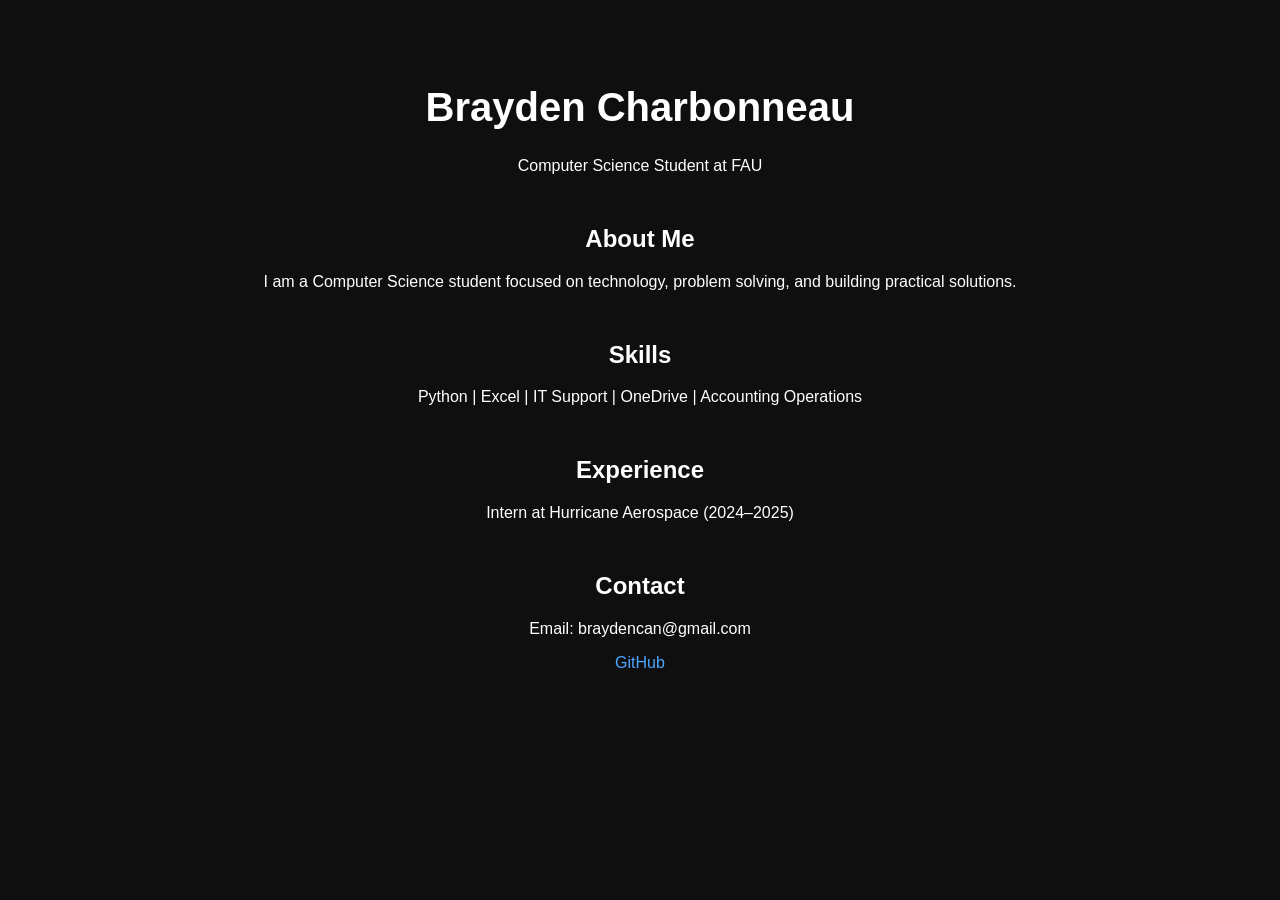
==== index.html @ a6fefb43 "First version of portfolio site" ====
<!DOCTYPE html>
<html>
<head>
    <title>Brayden Charbonneau</title>
    <style>
        body {
            background-color: #0f0f0f;
            color: white;
            font-family: Arial, sans-serif;
            text-align: center;
            padding: 50px;
        }

        h1 {
            font-size: 40px;
        }

        .section {
            margin-top: 50px;
        }

        a {
            color: #4da6ff;
            text-decoration: none;
        }
    </style>
</head>

<body>

    <h1>Brayden Charbonneau</h1>
    <p>Computer Science Student at FAU</p>

    <div class="section">
        <h2>About Me</h2>
        <p>I am a Computer Science student focused on technology, problem solving, and building practical solutions.</p>
    </div>

    <div class="section">
        <h2>Skills</h2>
        <p>Python | Excel | IT Support | OneDrive | Accounting Operations</p>
    </div>

    <div class="section">
        <h2>Experience</h2>
        <p>Intern at Hurricane Aerospace (2024–2025)</p>
    </div>

    <div class="section">
        <h2>Contact</h2>
        <p>Email: braydencan@gmail.com</p>
        <p><a href="https://github.com/gobject">GitHub</a></p>
    </div>

</body>
</html>
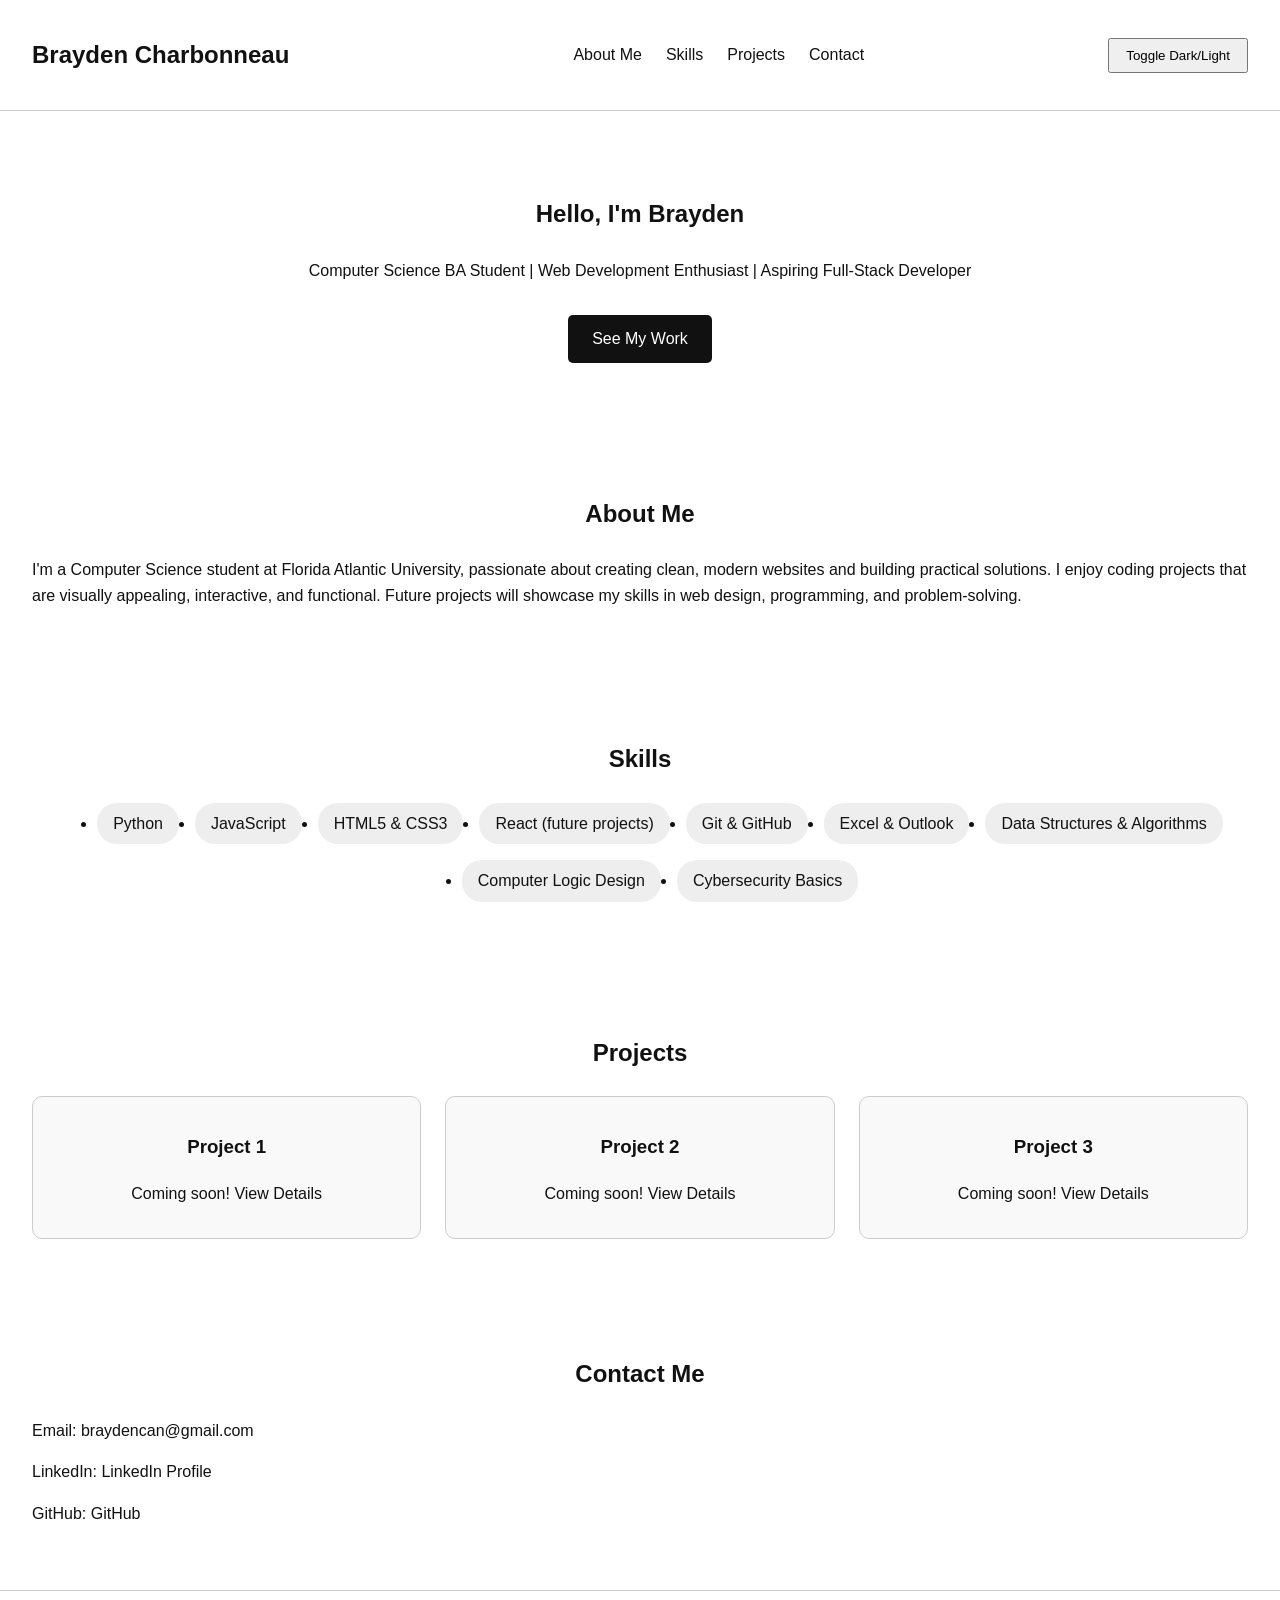
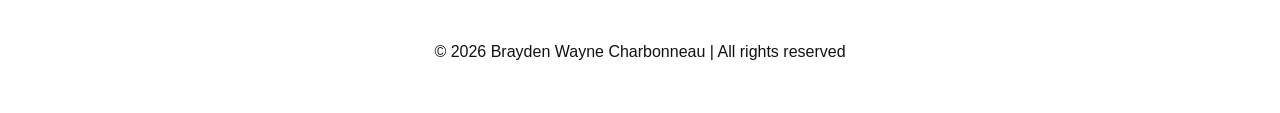
==== commit 53142c1d: "Add projects folder with 3 template projects and assets" ====
--- a/index.html
+++ b/index.html
@@ -1,56 +1,89 @@
 <!DOCTYPE html>
-<html>
+<html lang="en">
 <head>
-    <title>Brayden Charbonneau</title>
-    <style>
-        body {
-            background-color: #0f0f0f;
-            color: white;
-            font-family: Arial, sans-serif;
-            text-align: center;
-            padding: 50px;
-        }
+    <meta charset="UTF-8">
+    <meta name="viewport" content="width=device-width, initial-scale=1.0">
+    <meta name="description" content="Brayden Wayne Charbonneau Portfolio - Web development, projects, skills, and contact information.">
+    <title>Brayden Charbonneau | Portfolio</title>
+    <link rel="stylesheet" href="style.css">
+</head>
+<body>
+    <!-- Navigation bar -->
+    <header>
+        <nav class="navbar">
+            <h1 class="logo">Brayden Charbonneau</h1>
+            <ul class="nav-links">
+                <li><a href="#about">About Me</a></li>
+                <li><a href="#skills">Skills</a></li>
+                <li><a href="#projects">Projects</a></li>
+                <li><a href="#contact">Contact</a></li>
+            </ul>
+            <button id="theme-toggle">Toggle Dark/Light</button>
+        </nav>
+    </header>
 
-        h1 {
-            font-size: 40px;
-        }
+    <!-- Hero Section -->
+    <section class="hero">
+        <h2>Hello, I'm Brayden</h2>
+        <p>Computer Science BA Student | Web Development Enthusiast | Aspiring Full-Stack Developer</p>
+        <a href="#projects" class="btn">See My Work</a>
+    </section>
 
-        .section {
-            margin-top: 50px;
-        }
+    <!-- About Section -->
+    <section id="about">
+        <h2>About Me</h2>
+        <p>I'm a Computer Science student at Florida Atlantic University, passionate about creating clean, modern websites and building practical solutions. I enjoy coding projects that are visually appealing, interactive, and functional. Future projects will showcase my skills in web design, programming, and problem-solving.</p>
+    </section>
 
-        a {
-            color: #4da6ff;
-            text-decoration: none;
-        }
-    </style>
-</head>
+    <!-- Skills Section -->
+    <section id="skills">
+        <h2>Skills</h2>
+        <ul class="skills-list">
+            <li>Python</li>
+            <li>JavaScript</li>
+            <li>HTML5 & CSS3</li>
+            <li>React (future projects)</li>
+            <li>Git & GitHub</li>
+            <li>Excel & Outlook</li>
+            <li>Data Structures & Algorithms</li>
+            <li>Computer Logic Design</li>
+            <li>Cybersecurity Basics</li>
+        </ul>
+    </section>
 
-<body>
+    <!-- Projects Section -->
+    <section id="projects">
+        <h2>Projects</h2>
+        <div class="project-grid">
+            <!-- Placeholder projects -->
+            <div class="project-card">
+                <h3>Project 1</h3>
+                <p>Coming soon! <a href="projects/project1.html">View Details</a></p>
+            </div>
+            <div class="project-card">
+                <h3>Project 2</h3>
+                <p>Coming soon! <a href="projects/project2.html">View Details</a></p>
+            </div>
+            <div class="project-card">
+            <h3>Project 3</h3>
+            <p>Coming soon! <a href="projects/project3.html">View Details</a></p>
+        </div>
+        </div>
+    </section>
 
-    <h1>Brayden Charbonneau</h1>
-    <p>Computer Science Student at FAU</p>
+    <!-- Contact Section -->
+    <section id="contact">
+        <h2>Contact Me</h2>
+        <p>Email: <a href="mailto:braydencan@gmail.com">braydencan@gmail.com</a></p>
+        <p>LinkedIn: <a href="https://www.linkedin.com/in/braydenwaynecharbonneau/" target="_blank">LinkedIn Profile</a></p>
+        <p>GitHub: <a href="https://github.com/gobject" target="_blank">GitHub</a></p>
+    </section>
 
-    <div class="section">
-        <h2>About Me</h2>
-        <p>I am a Computer Science student focused on technology, problem solving, and building practical solutions.</p>
-    </div>
+    <!-- Footer -->
+    <footer>
+        <p>&copy; 2026 Brayden Wayne Charbonneau | All rights reserved</p>
+    </footer>
 
-    <div class="section">
-        <h2>Skills</h2>
-        <p>Python | Excel | IT Support | OneDrive | Accounting Operations</p>
-    </div>
-
-    <div class="section">
-        <h2>Experience</h2>
-        <p>Intern at Hurricane Aerospace (2024–2025)</p>
-    </div>
-
-    <div class="section">
-        <h2>Contact</h2>
-        <p>Email: braydencan@gmail.com</p>
-        <p><a href="https://github.com/gobject">GitHub</a></p>
-    </div>
-
+    <script src="script.js"></script>
 </body>
 </html>
--- a/style.css
+++ b/style.css
@@ -0,0 +1,130 @@
+/* Global Styles */
+:root {
+    --light-bg: #ffffff;
+    --light-text: #111111;
+    --dark-bg: #111111;
+    --dark-text: #ffffff;
+}
+
+body {
+    font-family: 'Arial', sans-serif;
+    margin: 0;
+    padding: 0;
+    background-color: var(--light-bg);
+    color: var(--light-text);
+    line-height: 1.6;
+    transition: background-color 0.3s ease, color 0.3s ease;
+}
+
+a {
+    color: inherit;
+    text-decoration: none;
+}
+
+/* Navbar */
+.navbar {
+    display: flex;
+    justify-content: space-between;
+    align-items: center;
+    padding: 1rem 2rem;
+    border-bottom: 1px solid #ccc;
+    background-color: var(--light-bg);
+}
+
+.nav-links {
+    list-style: none;
+    display: flex;
+    gap: 1.5rem;
+}
+
+.nav-links li a:hover {
+    text-decoration: underline;
+}
+
+#theme-toggle {
+    cursor: pointer;
+    padding: 0.5rem 1rem;
+}
+
+/* Hero Section */
+.hero {
+    text-align: center;
+    padding: 4rem 2rem;
+}
+
+.hero .btn {
+    display: inline-block;
+    margin-top: 1rem;
+    padding: 0.7rem 1.5rem;
+    background-color: #111;
+    color: #fff;
+    border-radius: 5px;
+}
+
+.hero .btn:hover {
+    opacity: 0.8;
+}
+
+/* Sections */
+section {
+    padding: 3rem 2rem;
+}
+
+h2 {
+    text-align: center;
+    margin-bottom: 1.5rem;
+}
+
+/* Skills */
+.skills-list {
+    display: flex;
+    flex-wrap: wrap;
+    justify-content: center;
+    gap: 1rem;
+}
+
+.skills-list li {
+    background-color: #eee;
+    padding: 0.5rem 1rem;
+    border-radius: 20px;
+}
+
+/* Projects */
+.project-grid {
+    display: grid;
+    grid-template-columns: repeat(auto-fit, minmax(250px, 1fr));
+    gap: 1.5rem;
+}
+
+.project-card {
+    padding: 1rem;
+    border: 1px solid #ccc;
+    border-radius: 10px;
+    text-align: center;
+    background-color: #f9f9f9;
+}
+
+/* Footer */
+footer {
+    text-align: center;
+    padding: 2rem;
+    border-top: 1px solid #ccc;
+}
+
+/* Dark mode */
+body.dark-mode {
+    background-color: var(--dark-bg);
+    color: var(--dark-text);
+}
+
+body.dark-mode .navbar {
+    background-color: var(--dark-bg);
+}
+
+body.dark-mode .project-card {
+    background-color: #222;
+}
+
+body.dark-mode .skills-list li {
+    background-color: #333;
+}
